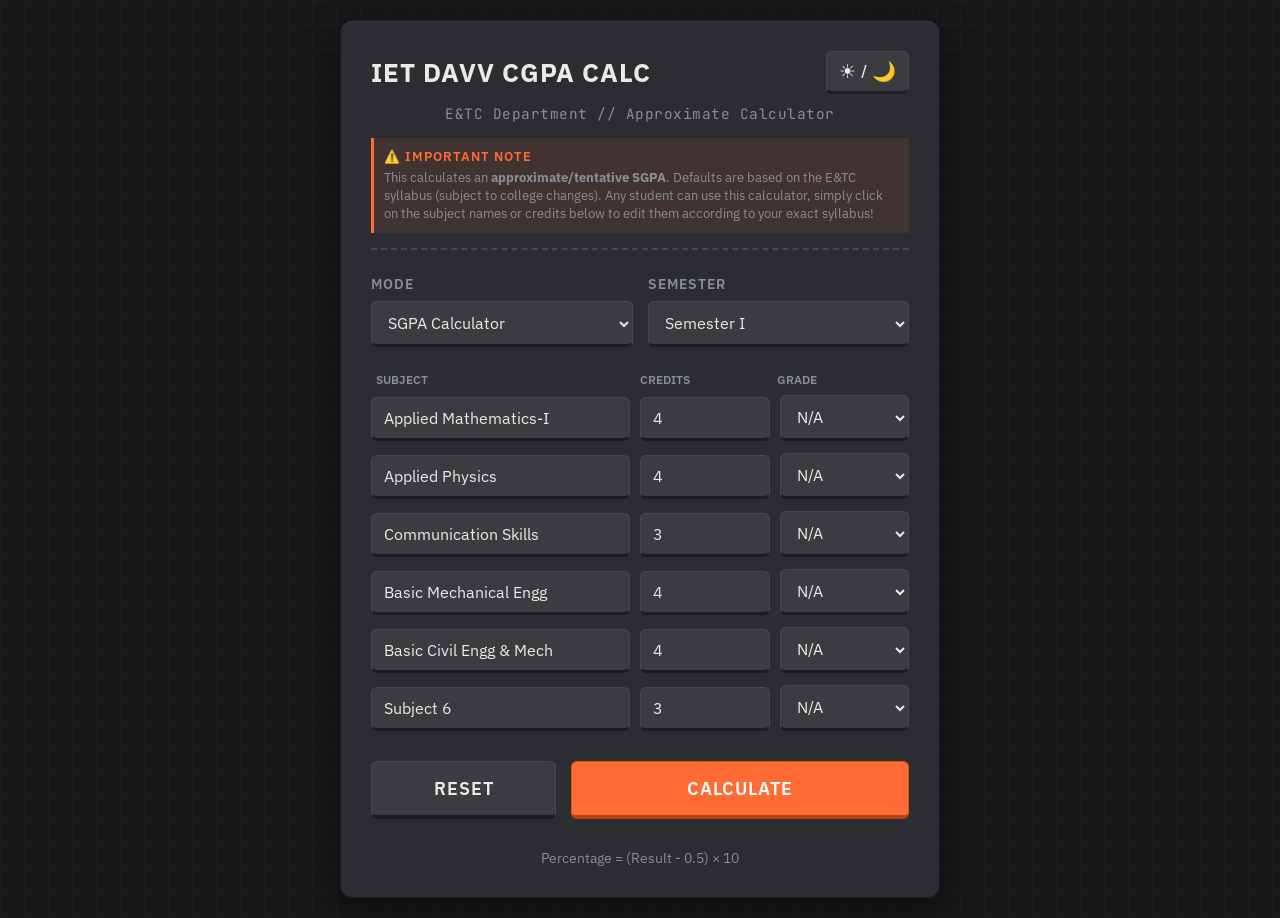
==== index.html @ 24565fad "Add SEO meta tags and optimize title for search ranking" ====
<!DOCTYPE html>
<html lang="en">
<head>
    <meta charset="UTF-8">
    <meta name="viewport" content="width=device-width, initial-scale=1.0">
    <meta name="description" content="Calculate your IET DAVV SGPA and CGPA easily. A modern, mobile-friendly, and offline calculator for the students of Institute of Engineering and Technology, DAVV Indore.">
    <meta name="keywords" content="IET DAVV CGPA calculator, IET DAVV SGPA calculator, DAVV CGPA calc, IET DAVV result, engineering cgpa calculator">
    <title>IET DAVV CGPA & SGPA Calculator</title>
    <link rel="stylesheet" href="style.css">
    <meta name="theme-color" content="#1c1d20">
</head>
<body>

    <div class="container">
        <header>
            <div class="header-top">
                <h1>IET DAVV CGPA Calc</h1>
                <button id="theme-toggle" class="theme-btn" title="Toggle Light/Dark Theme">☀ / 🌙</button>
            </div>
            <p class="subtitle">E&TC Department // Approximate Calculator</p>
            <div style="margin-top: 15px; background: rgba(255, 107, 53, 0.1); border-left: 3px solid var(--primary); padding: 10px; text-align: left;">
                <p style="color: var(--primary); font-size: 0.8rem; font-weight: 600; margin-bottom: 4px; text-transform: uppercase; letter-spacing: 1px;">⚠️ Important Note</p>
                <p style="color: var(--text-muted); font-size: 0.8rem; line-height: 1.4;">This calculates an <strong>approximate/tentative SGPA</strong>. Defaults are based on the E&TC syllabus (subject to college changes). Any student can use this calculator, simply click on the subject names or credits below to edit them according to your exact syllabus!</p>
            </div>
        </header>

        <div class="controls">
            <div class="control-group">
                <label for="calc-mode">Mode</label>
                <select id="calc-mode" aria-label="Select Calculation Mode">
                    <option value="sgpa">SGPA Calculator</option>
                    <option value="cgpa">CGPA Calculator</option>
                </select>
            </div>
            
            <div class="control-group" id="semester-select-group">
                <label for="semester">Semester</label>
                <select id="semester" aria-label="Select Semester">
                    <option value="1">Semester I</option>
                    <option value="2">Semester II</option>
                    <option value="3">Semester III</option>
                    <option value="4">Semester IV</option>
                    <option value="5">Semester V</option>
                    <option value="6">Semester VI</option>
                    <option value="7">Semester VII</option>
                    <option value="8">Semester VIII</option>
                </select>
            </div>
        </div>

        <div id="sgpa-section" class="calculator-section">
            <div class="subjects-header">
                <span>Subject</span>
                <span>Credits</span>
                <span>Grade</span>
            </div>
            <div id="subjects-container">
                <!-- Dynamically populated subjects -->
            </div>
        </div>

        <div id="cgpa-section" class="calculator-section" style="display: none;">
            <div class="cgpa-row" style="border-bottom: 2px dashed var(--key-border); padding-bottom: 10px; margin-bottom: 20px;">
                <div style="font-weight: 600; color: var(--text-muted); text-transform: uppercase; font-size: 0.85rem; letter-spacing: 1px;">Semester</div>
                <div class="cgpa-inputs" style="font-weight: 600; color: var(--text-muted); text-transform: uppercase; font-size: 0.85rem; letter-spacing: 1px;">
                    <div>SGPA</div>
                    <div>Credits</div>
                </div>
            </div>
            <div id="cgpa-inputs-container">
                <!-- Dynamically populated cgpa rows -->
            </div>
        </div>

        <div class="action-buttons">
            <button id="reset-btn" class="btn-secondary">Reset</button>
            <button id="calculate-btn" class="btn-primary">Calculate</button>
        </div>
        
        <div class="result-box" id="result-box" style="display: none;">
            <h3 id="result-title">Result</h3>
            <span class="value highlight" id="result-value">0.00</span>
            <span class="percent" id="result-percent">0.00%</span>
            
            <br>
            <button id="save-cgpa-btn" class="save-cgpa-btn" style="display: none;">Save to CGPA Table</button>
        </div>
        
        <footer>
            <p>Percentage = (Result - 0.5) × 10</p>
        </footer>
    </div>

    <script src="script.js"></script>
</body>
</html>
---- style.css ----
@import url('https://fonts.googleapis.com/css2?family=IBM+Plex+Sans:wght@400;500;600;700&family=JetBrains+Mono:wght@400;700&display=swap');

:root {
    --primary: #ff6b35;
    --primary-hover: #e85d2c;
    --bg-dark: #1c1d20;
    --panel-bg: #2b2d31;
    --lcd-bg: #c8d4bc;
    --lcd-text: #2f3b2a;
    --text-main: #eceae5;
    --text-muted: #8b8e94;
    
    --key-bg: #3a3c40;
    --key-border: #48494e;
    --key-border-bottom: #1c1d20;
}

body.light-theme {
    --primary: #ff6b35;
    --primary-hover: #e85d2c;
    --bg-dark: #e0e5ec;
    --panel-bg: #f0f4f8;
    --lcd-bg: #c8d4bc;
    --lcd-text: #2f3b2a;
    --text-main: #2b2d31;
    --text-muted: #6b7280;
    
    --key-bg: #ffffff;
    --key-border: #d1d5db;
    --key-border-bottom: #9ca3af;
}

* {
    margin: 0;
    padding: 0;
    box-sizing: border-box;
}

body {
    font-family: 'IBM Plex Sans', sans-serif;
    background-image: linear-gradient(var(--bg-dark) 1px, transparent 1px),
                      linear-gradient(90deg, var(--bg-dark) 1px, transparent 1px);
    background-size: 24px 24px;
    background-color: #17181a;
    color: var(--text-main);
    min-height: 100vh;
    display: flex;
    justify-content: center;
    align-items: center;
    padding: 20px;
}

body.light-theme {
    background-color: #d1d5db;
}

.background-shapes {
    display: none;
}

.container {
    width: 100%;
    max-width: 600px;
    background: var(--panel-bg);
    border-radius: 12px;
    padding: max(30px, env(safe-area-inset-top)) max(30px, env(safe-area-inset-right)) max(30px, env(safe-area-inset-bottom)) max(30px, env(safe-area-inset-left));
    box-shadow: 0 10px 30px rgba(0, 0, 0, 0.5), inset 0 1px 1px rgba(255, 255, 255, 0.05);
    border: 1px solid var(--key-border-bottom);
}

header {
    text-align: center;
    margin-bottom: 25px;
    padding-bottom: 15px;
    border-bottom: 2px dashed var(--key-border);
}

.header-top {
    display: flex;
    justify-content: space-between;
    align-items: center;
    margin-bottom: 10px;
}

.theme-btn {
    background: var(--key-bg);
    border: 1px solid var(--key-border);
    border-bottom: 3px solid var(--key-border-bottom);
    border-radius: 6px;
    padding: 8px 12px;
    cursor: pointer;
    font-size: 1.2rem;
    color: var(--text-main);
    transition: transform 0.1s;
}

.theme-btn:active {
    transform: translateY(2px);
    border-bottom-width: 1px;
    margin-top: 2px;
}

h1 {
    font-family: 'IBM Plex Sans', sans-serif;
    font-size: 1.6rem;
    font-weight: 700;
    letter-spacing: 1px;
    color: var(--text-main);
    text-transform: uppercase;
}

.subtitle {
    font-family: 'JetBrains Mono', monospace;
    color: var(--text-muted);
    font-size: 0.9rem;
    letter-spacing: 0.5px;
}

.controls {
    display: flex;
    justify-content: space-between;
    align-items: center;
    margin-bottom: 25px;
    gap: 15px;
    flex-wrap: wrap;
}

.control-group {
    display: flex;
    flex-direction: column;
    gap: 8px;
    flex: 1;
    min-width: 200px;
}

.control-group label {
    font-size: 0.85rem;
    font-weight: 600;
    color: var(--text-muted);
    text-transform: uppercase;
    letter-spacing: 1px;
}

select, input {
    background: var(--key-bg);
    border: 1px solid var(--key-border);
    border-bottom: 3px solid var(--key-border-bottom);
    border-radius: 6px;
    color: var(--text-main);
    font-family: 'IBM Plex Sans', sans-serif;
    padding: 10px 12px;
    font-size: 1rem;
    transition: outline 0.1s;
}

select:focus, input:focus {
    outline: 2px solid var(--primary);
    outline-offset: -1px;
}

.subjects-header {
    display: grid;
    grid-template-columns: 2fr 1fr 1fr;
    font-size: 0.75rem;
    font-weight: 600;
    text-transform: uppercase;
    color: var(--text-muted);
    margin-bottom: 8px;
    gap: 10px;
    padding: 0 5px;
}

.subject-row {
    display: grid;
    grid-template-columns: 2fr 1fr 1fr;
    gap: 10px;
    margin-bottom: 12px;
    align-items: end;
}

.subject-row input, .subject-row select {
    width: 100%;
}

.mobile-input-wrap {
    display: flex;
    flex-direction: column;
    gap: 0;
}

.mobile-input-wrap label {
    display: none;
    font-size: 0.65rem;
    font-weight: 600;
    text-transform: uppercase;
    color: var(--text-muted);
    margin-bottom: 4px;
    padding-left: 2px;
}

.cgpa-row {
    display: grid;
    grid-template-columns: 1fr 2fr;
    gap: 15px;
    margin-bottom: 15px;
    align-items: center;
}

.cgpa-row label {
    font-weight: 500;
    color: var(--text-main);
}

.cgpa-inputs {
    display: grid;
    grid-template-columns: 1fr 1fr;
    gap: 10px;
}

.action-buttons {
    display: flex;
    gap: 15px;
    margin-top: 30px;
}

.btn-primary {
    background: var(--primary);
    color: #fff;
    border: 1px solid #d9531e;
    border-bottom: 4px solid #b84315;
    border-radius: 6px;
    padding: 15px;
    font-size: 1.1rem;
    font-weight: 600;
    font-family: 'IBM Plex Sans', sans-serif;
    text-transform: uppercase;
    letter-spacing: 1px;
    cursor: pointer;
    flex: 2;
    transition: transform 0.1s, filter 0.2s;
}

.btn-secondary {
    background: var(--key-bg);
    color: var(--text-main);
    border: 1px solid var(--key-border);
    border-bottom: 4px solid var(--key-border-bottom);
    border-radius: 6px;
    padding: 15px;
    font-size: 1.1rem;
    font-weight: 600;
    font-family: 'IBM Plex Sans', sans-serif;
    text-transform: uppercase;
    letter-spacing: 1px;
    cursor: pointer;
    flex: 1;
    transition: transform 0.1s, filter 0.2s;
}

.btn-primary:active, .btn-secondary:active {
    transform: translateY(3px);
    border-bottom-width: 1px;
    margin-top: 3px;
}

.btn-primary:hover, .btn-secondary:hover {
    filter: brightness(1.1);
}

.result-box {
    margin-top: 30px;
    padding: 20px;
    background: var(--lcd-bg);
    color: var(--lcd-text);
    border-radius: 4px;
    box-shadow: inset 0 2px 6px rgba(0,0,0,0.25);
    text-align: center;
    border: 2px solid var(--key-border-bottom);
    position: relative;
    overflow: hidden;
}

/* LCD Scanline effect */
.result-box::after {
    content: '';
    position: absolute;
    top: 0; left: 0; right: 0; bottom: 0;
    background: linear-gradient(rgba(18, 16, 16, 0) 50%, rgba(0, 0, 0, 0.05) 50%);
    background-size: 100% 4px;
    pointer-events: none;
    z-index: 1;
}

.result-box h3 {
    font-size: 1rem;
    text-transform: uppercase;
    letter-spacing: 1px;
    margin-bottom: 10px;
    font-weight: 600;
    opacity: 0.8;
}

.value.highlight {
    font-family: 'JetBrains Mono', monospace;
    font-size: 2.8rem;
    letter-spacing: 2px;
    font-weight: 700;
    display: block;
    margin-bottom: 5px;
    text-shadow: 1px 1px 0 rgba(255,255,255,0.2);
}

.percent {
    font-family: 'JetBrains Mono', monospace;
    font-size: 1.1rem;
    font-weight: 600;
    opacity: 0.9;
}

.save-cgpa-btn {
    margin-top: 15px;
    background: transparent;
    color: var(--lcd-text);
    border: 1px solid var(--lcd-text);
    border-radius: 4px;
    padding: 8px 15px;
    font-family: 'IBM Plex Sans', sans-serif;
    font-weight: 600;
    font-size: 0.9rem;
    cursor: pointer;
    text-transform: uppercase;
    transition: all 0.2s;
    position: relative;
    z-index: 2;
}

.save-cgpa-btn:hover {
    background: rgba(47, 59, 42, 0.1);
}

footer {
    margin-top: 30px;
    text-align: center;
    font-size: 0.85rem;
    color: var(--text-muted);
}

@media (max-width: 480px) {
    body {
        padding: 0;
    }
    .container {
        border-radius: 0;
        border: none;
        padding: max(20px, env(safe-area-inset-top)) max(15px, env(safe-area-inset-right)) max(20px, env(safe-area-inset-bottom)) max(15px, env(safe-area-inset-left));
        min-height: 100vh;
    }
    .subjects-header {
        display: none;
    }
    .subject-row {
        grid-template-columns: 1fr 1fr;
        gap: 8px;
        margin-bottom: 15px;
        padding-bottom: 15px;
        border-bottom: 1px dashed var(--key-border);
    }
    .subject-row input:first-child {
        grid-column: 1 / -1;
    }
    .cgpa-inputs {
        grid-template-columns: 1fr 1fr;
    }
    .value.highlight {
        font-size: 2rem;
    }
    .action-buttons {
        flex-direction: column;
        position: sticky;
        bottom: 0;
        background: var(--panel-bg);
        padding: 12px 0;
        margin-top: 20px;
        box-shadow: 0 -4px 12px rgba(0,0,0,0.2);
        z-index: 10;
        gap: 10px;
    }
    select, input {
        padding: 12px 10px;
        min-height: 44px;
    }
    .theme-btn {
        min-width: 44px;
        min-height: 44px;
    }
    
    .mobile-input-wrap label {
        display: block;
    }
}

@media (max-width: 360px) {
    .subject-row { 
        grid-template-columns: 1fr; 
    }
}

@media (prefers-reduced-motion: reduce) {
    * {
        transition: none !important;
    }
}
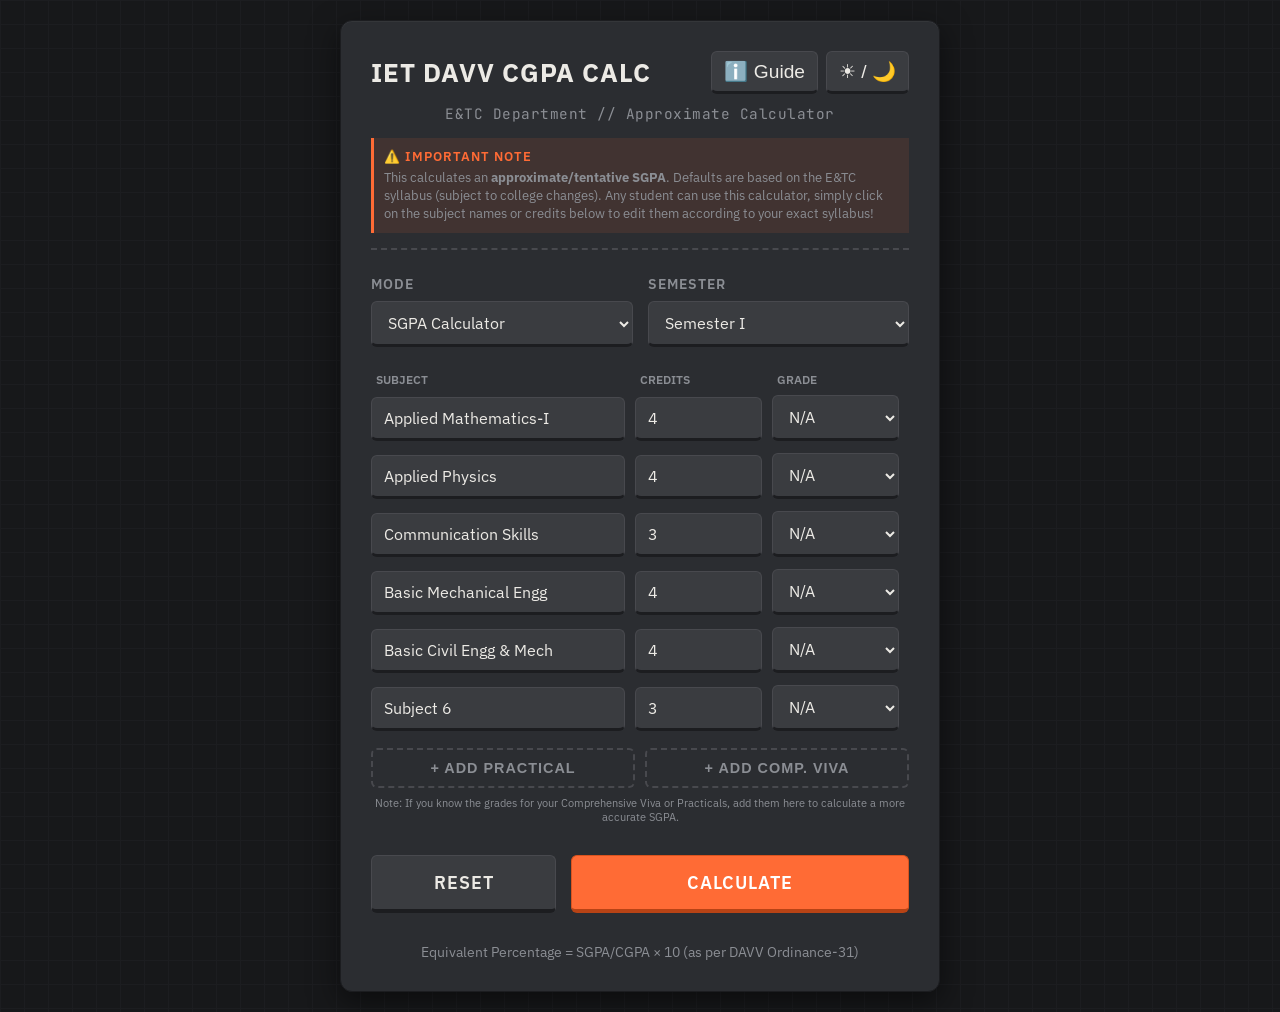
==== commit 29b17f9f: "fix(planner): Separate target planner update from full calculation to prevent scroll jumping" ====
--- a/index.html
+++ b/index.html
@@ -15,7 +15,10 @@
         <header>
             <div class="header-top">
                 <h1>IET DAVV CGPA Calc</h1>
-                <button id="theme-toggle" class="theme-btn" title="Toggle Light/Dark Theme">☀ / 🌙</button>
+                <div style="display: flex; gap: 8px;">
+                    <button id="guide-btn" class="theme-btn" title="How to Use">ℹ️ Guide</button>
+                    <button id="theme-toggle" class="theme-btn" title="Toggle Light/Dark Theme">☀ / 🌙</button>
+                </div>
             </div>
             <p class="subtitle">E&TC Department // Approximate Calculator</p>
             <div style="margin-top: 15px; background: rgba(255, 107, 53, 0.1); border-left: 3px solid var(--primary); padding: 10px; text-align: left;">
@@ -57,6 +60,11 @@
             <div id="subjects-container">
                 <!-- Dynamically populated subjects -->
             </div>
+            <div style="display: flex; gap: 10px; margin-top: 5px;">
+                <button id="add-practical-btn" class="add-subject-btn">+ Add Practical</button>
+                <button id="add-viva-btn" class="add-subject-btn">+ Add Comp. Viva</button>
+            </div>
+            <p class="add-subject-note">Note: If you know the grades for your Comprehensive Viva or Practicals, add them here to calculate a more accurate SGPA.</p>
         </div>
 
         <div id="cgpa-section" class="calculator-section" style="display: none;">
@@ -81,14 +89,45 @@
             <h3 id="result-title">Result</h3>
             <span class="value highlight" id="result-value">0.00</span>
             <span class="percent" id="result-percent">0.00%</span>
+            <div id="result-division" style="display: none; font-size: 0.85rem; font-weight: 600; color: var(--primary); margin-top: 10px; text-transform: uppercase; letter-spacing: 1px;"></div>
             
             <br>
             <button id="save-cgpa-btn" class="save-cgpa-btn" style="display: none;">Save to CGPA Table</button>
+
+            <div id="target-planner-section" style="display: none; margin-top: 20px; border-top: 1px solid var(--key-border); padding-top: 15px; text-align: left;">
+                <label style="font-size: 0.85rem; color: var(--text-muted); font-weight: 600;">Target CGPA Planner (Optional)</label>
+                <div style="display: flex; gap: 10px; margin-top: 8px;">
+                    <input type="number" id="target-cgpa-input" placeholder="Target CGPA (e.g. 8.0)" step="0.1" min="0" max="10" style="flex: 1; min-height: 44px; padding: 12px 10px;">
+                    <input type="number" id="remaining-credits-input" placeholder="Rem. Credits (e.g. 48)" min="0" style="flex: 1; min-height: 44px; padding: 12px 10px;">
+                </div>
+                <p id="target-sgpa-result" style="display: none; color: var(--primary); font-size: 0.9rem; margin-top: 10px; font-weight: 600;"></p>
+            </div>
         </div>
         
         <footer>
-            <p>Percentage = (Result - 0.5) × 10</p>
+            <p>Equivalent Percentage = SGPA/CGPA × 10 (as per DAVV Ordinance-31)</p>
         </footer>
+    </div>
+
+    <!-- Guide Modal -->
+    <div id="guide-modal" class="modal">
+        <div class="modal-content">
+            <span class="close-modal" id="close-modal">&times;</span>
+            <h2>How to Use this Calculator</h2>
+            <div class="guide-text">
+                <h3>📖 Theory Subjects</h3>
+                <p>The calculator automatically loads the standard syllabus for E&TC. <strong>If you are from another branch</strong>, simply click on the subject names and credits to change them. Your changes are saved automatically!</p>
+                
+                <h3>🔬 Practicals</h3>
+                <p>Practicals usually carry 1 or 2 credits and count towards your SGPA. Just click the <strong>"+ Add Extra Subject / Viva"</strong> button to add a practical row, set the credits to 1 or 2, and select your grade.</p>
+
+                <h3>🗣 Comprehensive Viva</h3>
+                <p>According to the IET DAVV ordinance, Comprehensive Viva carries <strong>4 virtual credits</strong>. Click the <strong>"+ Add"</strong> button to easily add this to your calculation.</p>
+
+                <h3>🔄 SGPA to CGPA Sync</h3>
+                <p>Once you calculate your term SGPA, a <strong>"Save to CGPA Table"</strong> button will appear. Clicking it will safely copy that SGPA and total credits into the CGPA Calculator tab.</p>
+            </div>
+        </div>
     </div>
 
     <script src="script.js"></script>
--- a/style.css
+++ b/style.css
@@ -172,7 +172,7 @@
 
 .subject-row {
     display: grid;
-    grid-template-columns: 2fr 1fr 1fr;
+    grid-template-columns: 2fr 1fr 1fr auto;
     gap: 10px;
     margin-bottom: 12px;
     align-items: end;
@@ -410,3 +410,106 @@
         transition: none !important;
     }
 }
+
+/* Add Subject & Note */
+.add-subject-btn {
+    width: 100%;
+    background: transparent;
+    border: 2px dashed var(--key-border);
+    color: var(--text-muted);
+    padding: 10px;
+    border-radius: 6px;
+    font-size: 0.9rem;
+    font-weight: 600;
+    cursor: pointer;
+    text-transform: uppercase;
+    letter-spacing: 1px;
+    margin-top: 5px;
+    transition: all 0.2s;
+}
+
+.add-subject-btn:hover {
+    border-color: var(--primary);
+    color: var(--primary);
+    background: rgba(255, 107, 53, 0.05);
+}
+
+.add-subject-note {
+    font-size: 0.7rem;
+    color: var(--text-muted);
+    text-align: center;
+    margin-top: 8px;
+    line-height: 1.3;
+}
+
+/* Delete Button */
+.delete-btn {
+    background: transparent;
+    border: none;
+    color: #ef4444;
+    cursor: pointer;
+    font-size: 1.2rem;
+    padding: 10px 5px;
+    line-height: 1;
+    display: flex;
+    align-items: center;
+    justify-content: center;
+    transition: transform 0.1s;
+}
+
+.delete-btn:active {
+    transform: scale(0.9);
+}
+
+/* Guide Modal */
+.modal {
+    display: none; 
+    position: fixed; 
+    z-index: 1000; 
+    left: 0;
+    top: 0;
+    width: 100%; 
+    height: 100%; 
+    background-color: rgba(0,0,0,0.6); 
+    backdrop-filter: blur(4px);
+}
+
+.modal-content {
+    background-color: var(--panel-bg);
+    margin: 10% auto; 
+    padding: 25px;
+    border: 2px solid var(--key-border);
+    border-radius: 12px;
+    width: 90%;
+    max-width: 500px;
+    color: var(--text-main);
+    position: relative;
+    box-shadow: 0 10px 30px rgba(0,0,0,0.5);
+}
+
+.close-modal {
+    position: absolute;
+    top: 15px;
+    right: 20px;
+    color: var(--text-muted);
+    font-size: 28px;
+    font-weight: bold;
+    cursor: pointer;
+}
+
+.close-modal:hover {
+    color: var(--primary);
+}
+
+.guide-text h3 {
+    color: var(--primary);
+    font-size: 1rem;
+    margin-top: 15px;
+    margin-bottom: 5px;
+}
+
+.guide-text p {
+    font-size: 0.9rem;
+    line-height: 1.5;
+    color: var(--text-muted);
+}
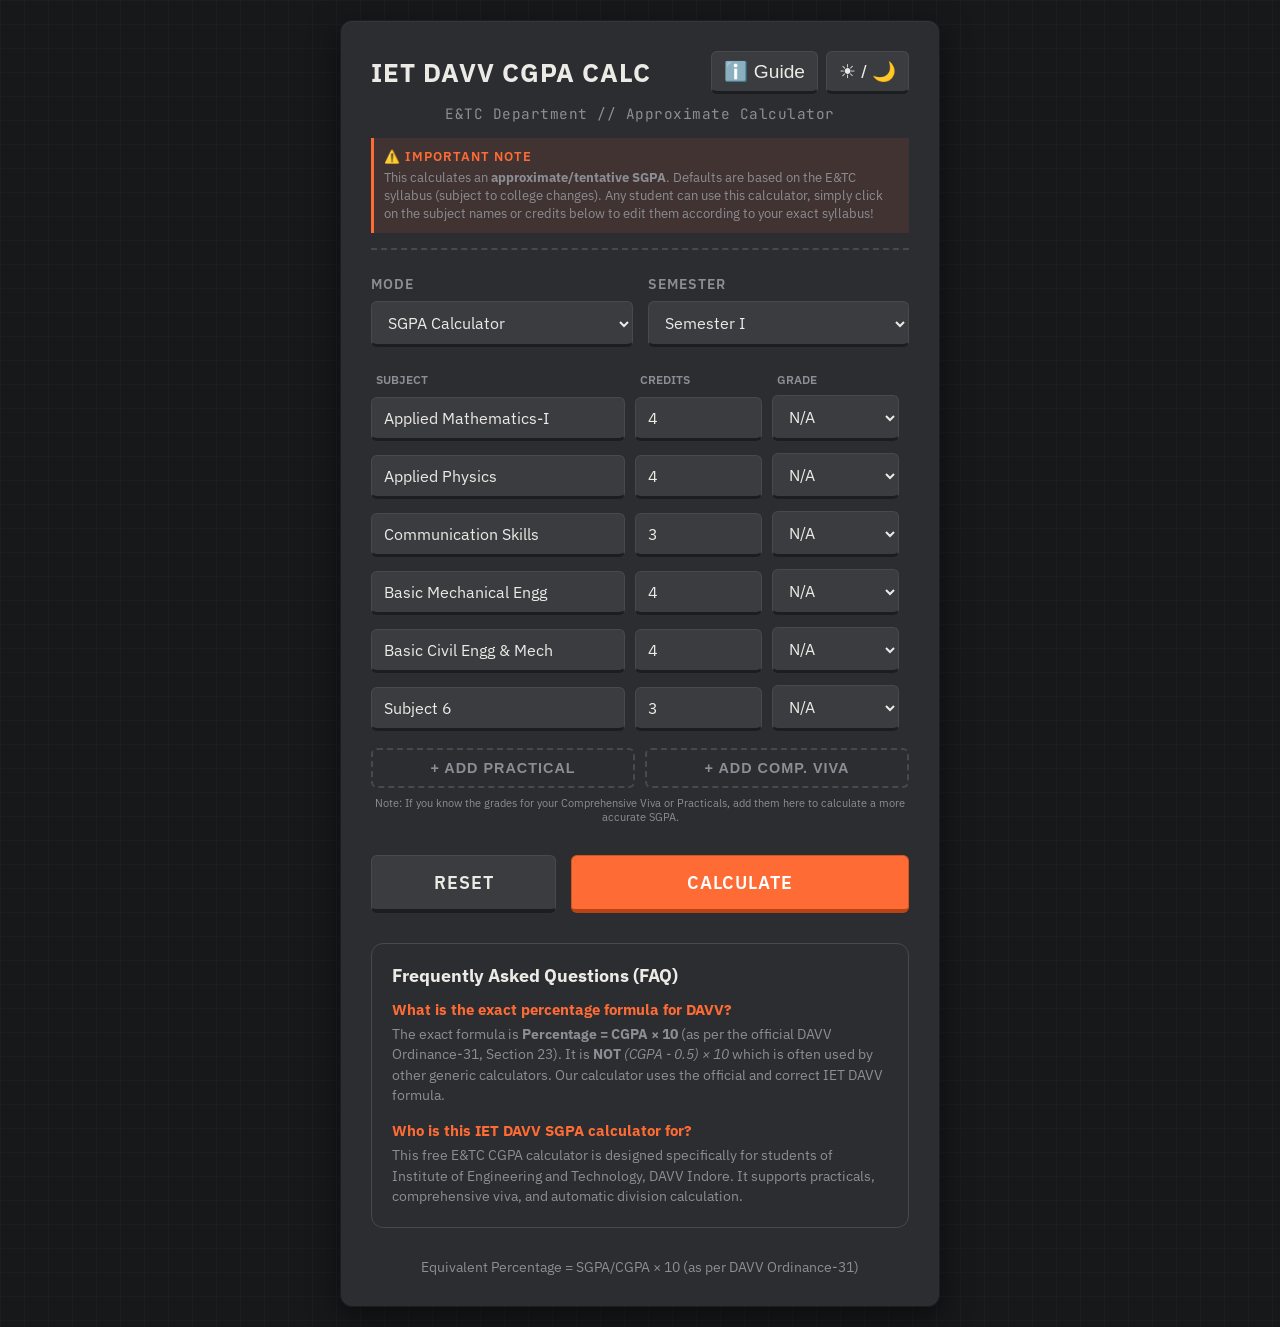
==== commit 424906ec: "feat(seo): Add sitemap, robots.txt, font preconnect, and FAQ section" ====
--- a/index.html
+++ b/index.html
@@ -5,9 +5,24 @@
     <meta name="viewport" content="width=device-width, initial-scale=1.0">
     <meta name="description" content="Calculate your IET DAVV SGPA and CGPA easily. A modern, mobile-friendly, and offline calculator for the students of Institute of Engineering and Technology, DAVV Indore.">
     <meta name="keywords" content="IET DAVV CGPA calculator, IET DAVV SGPA calculator, DAVV CGPA calc, IET DAVV result, engineering cgpa calculator">
+    
+    <link rel="preconnect" href="https://fonts.googleapis.com">
+    <link rel="preconnect" href="https://fonts.gstatic.com" crossorigin>
+    <link href="https://fonts.googleapis.com/css2?family=IBM+Plex+Sans:wght@400;500;600;700&family=JetBrains+Mono:wght@400;700&display=swap" rel="stylesheet">
+
     <title>IET DAVV CGPA & SGPA Calculator</title>
     <link rel="stylesheet" href="style.css">
     <meta name="theme-color" content="#1c1d20">
+    
+    <!-- Google tag (gtag.js) -->
+    <script async src="https://www.googletagmanager.com/gtag/js?id=G-2FSWRHKBMH"></script>
+    <script>
+        window.dataLayer = window.dataLayer || [];
+        function gtag(){dataLayer.push(arguments);}
+        gtag('js', new Date());
+
+        gtag('config', 'G-2FSWRHKBMH');
+    </script>
 </head>
 <body>
 
@@ -103,6 +118,17 @@
                 <p id="target-sgpa-result" style="display: none; color: var(--primary); font-size: 0.9rem; margin-top: 10px; font-weight: 600;"></p>
             </div>
         </div>
+        <div class="faq-section" style="margin-top: 30px; text-align: left; padding: 20px; background: var(--panel-bg); border-radius: 12px; border: 1px solid var(--key-border);">
+            <h2 style="font-size: 1.1rem; color: var(--text-main); margin-bottom: 12px;">Frequently Asked Questions (FAQ)</h2>
+            <div style="margin-bottom: 15px;">
+                <h3 style="font-size: 0.95rem; color: var(--primary); margin-bottom: 5px;">What is the exact percentage formula for DAVV?</h3>
+                <p style="font-size: 0.85rem; color: var(--text-muted); line-height: 1.5;">The exact formula is <strong>Percentage = CGPA × 10</strong> (as per the official DAVV Ordinance-31, Section 23). It is <strong>NOT</strong> <em>(CGPA - 0.5) × 10</em> which is often used by other generic calculators. Our calculator uses the official and correct IET DAVV formula.</p>
+            </div>
+            <div>
+                <h3 style="font-size: 0.95rem; color: var(--primary); margin-bottom: 5px;">Who is this IET DAVV SGPA calculator for?</h3>
+                <p style="font-size: 0.85rem; color: var(--text-muted); line-height: 1.5;">This free E&TC CGPA calculator is designed specifically for students of Institute of Engineering and Technology, DAVV Indore. It supports practicals, comprehensive viva, and automatic division calculation.</p>
+            </div>
+        </div>
         
         <footer>
             <p>Equivalent Percentage = SGPA/CGPA × 10 (as per DAVV Ordinance-31)</p>
--- a/style.css
+++ b/style.css
@@ -1,4 +1,3 @@
-@import url('https://fonts.googleapis.com/css2?family=IBM+Plex+Sans:wght@400;500;600;700&family=JetBrains+Mono:wght@400;700&display=swap');
 
 :root {
     --primary: #ff6b35;
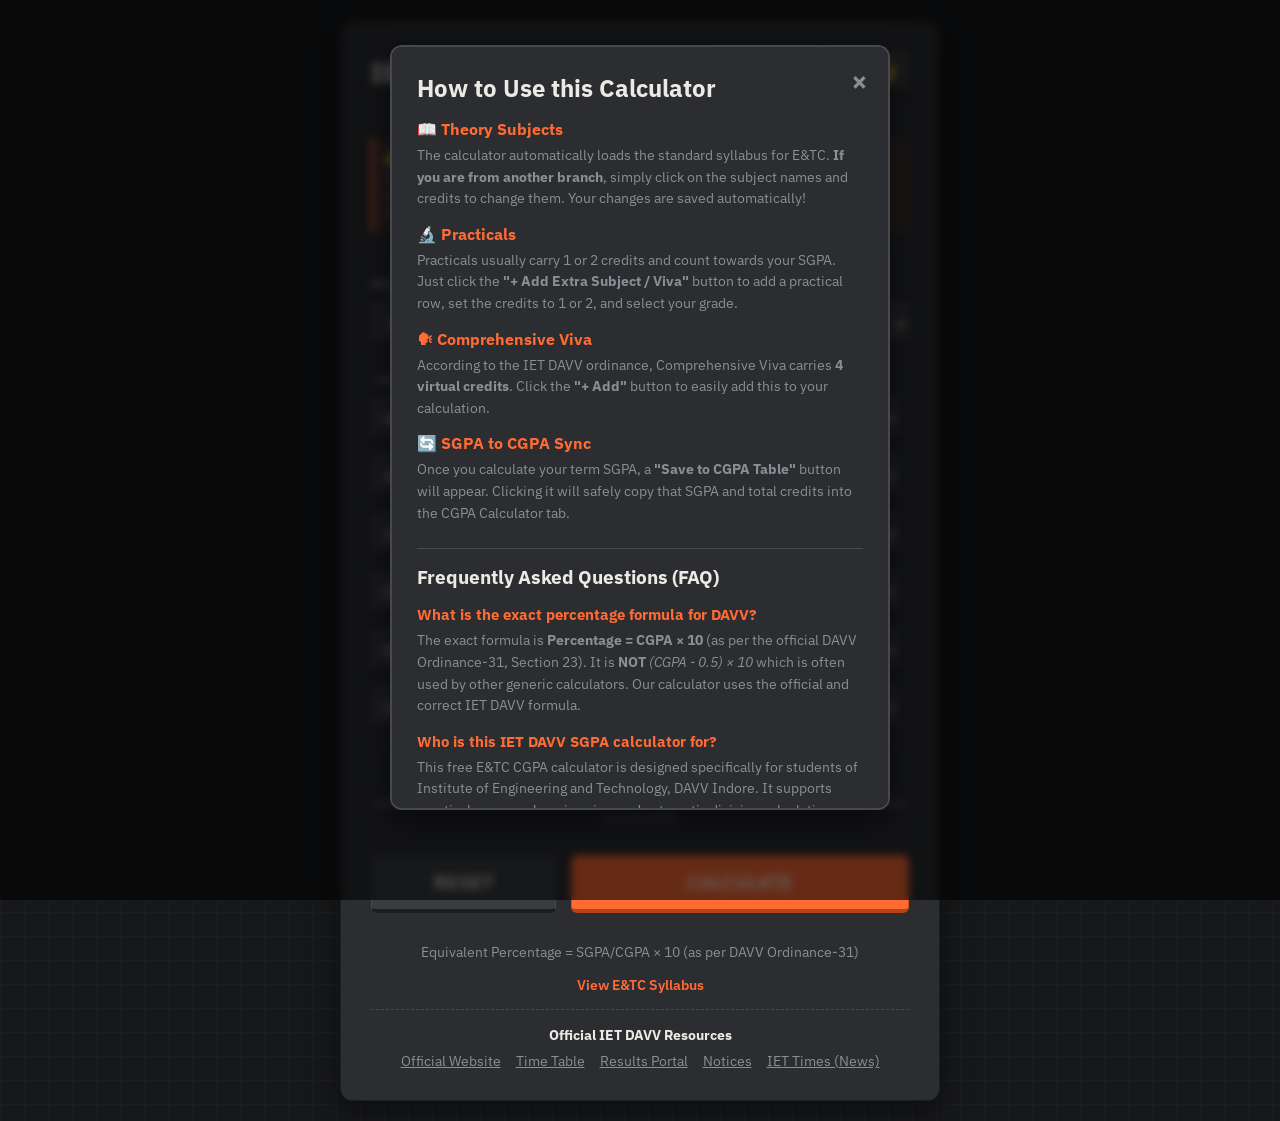
==== commit ec48a5da: "fix(seo/data): Add accurate full E&TC syllabus with exact course codes, fix theme bugs, and link off" ====
--- a/index.html
+++ b/index.html
@@ -13,6 +13,39 @@
     <title>IET DAVV CGPA & SGPA Calculator</title>
     <link rel="stylesheet" href="style.css">
     <meta name="theme-color" content="#1c1d20">
+    
+    <link rel="canonical" href="https://moazzam-007.github.io/iet-davv-cgpa-calculator/">
+    <meta property="og:title" content="IET DAVV CGPA & SGPA Calculator">
+    <meta property="og:description" content="Free, accurate CGPA/SGPA calculator for IET DAVV students — uses the correct official Ordinance-31 formula.">
+    <meta property="og:type" content="website">
+    <meta property="og:url" content="https://moazzam-007.github.io/iet-davv-cgpa-calculator/">
+    <meta property="og:image" content="https://moazzam-007.github.io/iet-davv-cgpa-calculator/og-image.png">
+    <meta name="twitter:card" content="summary_large_image">
+
+    <script type="application/ld+json">
+    {
+      "@context": "https://schema.org",
+      "@type": "FAQPage",
+      "mainEntity": [
+        {
+          "@type": "Question",
+          "name": "What is the exact percentage formula for DAVV?",
+          "acceptedAnswer": {
+            "@type": "Answer",
+            "text": "The exact formula is Percentage = CGPA × 10 (as per the official DAVV Ordinance-31, Section 23). It is NOT (CGPA - 0.5) × 10, which is often used by other generic calculators."
+          }
+        },
+        {
+          "@type": "Question",
+          "name": "Who is this IET DAVV SGPA calculator for?",
+          "acceptedAnswer": {
+            "@type": "Answer",
+            "text": "This free E&TC CGPA calculator is designed specifically for students of Institute of Engineering and Technology, DAVV Indore. It supports practicals, comprehensive viva, and automatic division calculation."
+          }
+        }
+      ]
+    }
+    </script>
     
     <!-- Google tag (gtag.js) -->
     <script async src="https://www.googletagmanager.com/gtag/js?id=G-2FSWRHKBMH"></script>
@@ -118,20 +151,21 @@
                 <p id="target-sgpa-result" style="display: none; color: var(--primary); font-size: 0.9rem; margin-top: 10px; font-weight: 600;"></p>
             </div>
         </div>
-        <div class="faq-section" style="margin-top: 30px; text-align: left; padding: 20px; background: var(--panel-bg); border-radius: 12px; border: 1px solid var(--key-border);">
-            <h2 style="font-size: 1.1rem; color: var(--text-main); margin-bottom: 12px;">Frequently Asked Questions (FAQ)</h2>
-            <div style="margin-bottom: 15px;">
-                <h3 style="font-size: 0.95rem; color: var(--primary); margin-bottom: 5px;">What is the exact percentage formula for DAVV?</h3>
-                <p style="font-size: 0.85rem; color: var(--text-muted); line-height: 1.5;">The exact formula is <strong>Percentage = CGPA × 10</strong> (as per the official DAVV Ordinance-31, Section 23). It is <strong>NOT</strong> <em>(CGPA - 0.5) × 10</em> which is often used by other generic calculators. Our calculator uses the official and correct IET DAVV formula.</p>
-            </div>
-            <div>
-                <h3 style="font-size: 0.95rem; color: var(--primary); margin-bottom: 5px;">Who is this IET DAVV SGPA calculator for?</h3>
-                <p style="font-size: 0.85rem; color: var(--text-muted); line-height: 1.5;">This free E&TC CGPA calculator is designed specifically for students of Institute of Engineering and Technology, DAVV Indore. It supports practicals, comprehensive viva, and automatic division calculation.</p>
-            </div>
-        </div>
-        
-        <footer>
+        <footer style="margin-top: 30px; text-align: center;">
             <p>Equivalent Percentage = SGPA/CGPA × 10 (as per DAVV Ordinance-31)</p>
+            <div style="margin-top: 15px; font-size: 0.85rem; color: var(--text-muted);">
+                <a href="syllabus.html" style="color: var(--primary); text-decoration: none; font-weight: 600; margin: 0 10px;">View E&TC Syllabus</a>
+            </div>
+            <div style="margin-top: 15px; padding-top: 15px; border-top: 1px dashed var(--key-border);">
+                <h4 style="margin-bottom: 8px; font-size: 0.9rem; color: var(--text-main);">Official IET DAVV Resources</h4>
+                <div style="display: flex; gap: 15px; justify-content: center; flex-wrap: wrap;">
+                    <a href="https://ietdavv.edu.in" target="_blank" style="color: var(--text-muted); text-decoration: underline;">Official Website</a>
+                    <a href="https://timetable.ietonline.in" target="_blank" style="color: var(--text-muted); text-decoration: underline;">Time Table</a>
+                    <a href="https://results.ietdavv.edu.in" target="_blank" style="color: var(--text-muted); text-decoration: underline;">Results Portal</a>
+                    <a href="https://notices.ietonline.in" target="_blank" style="color: var(--text-muted); text-decoration: underline;">Notices</a>
+                    <a href="https://times.ietonline.in" target="_blank" style="color: var(--text-muted); text-decoration: underline;">IET Times (News)</a>
+                </div>
+            </div>
         </footer>
     </div>
 
@@ -152,10 +186,23 @@
 
                 <h3>🔄 SGPA to CGPA Sync</h3>
                 <p>Once you calculate your term SGPA, a <strong>"Save to CGPA Table"</strong> button will appear. Clicking it will safely copy that SGPA and total credits into the CGPA Calculator tab.</p>
+                
+                <hr style="border: 0; border-top: 1px solid var(--key-border); margin: 25px 0 15px 0;">
+                
+                <h2 style="font-size: 1.2rem; color: var(--text-main); margin-bottom: 12px;">Frequently Asked Questions (FAQ)</h2>
+                <div style="margin-bottom: 15px;">
+                    <h3 style="font-size: 0.95rem; color: var(--primary); margin-bottom: 5px;">What is the exact percentage formula for DAVV?</h3>
+                    <p>The exact formula is <strong>Percentage = CGPA × 10</strong> (as per the official DAVV Ordinance-31, Section 23). It is <strong>NOT</strong> <em>(CGPA - 0.5) × 10</em> which is often used by other generic calculators. Our calculator uses the official and correct IET DAVV formula.</p>
+                </div>
+                <div>
+                    <h3 style="font-size: 0.95rem; color: var(--primary); margin-bottom: 5px;">Who is this IET DAVV SGPA calculator for?</h3>
+                    <p>This free E&TC CGPA calculator is designed specifically for students of Institute of Engineering and Technology, DAVV Indore. It supports practicals, comprehensive viva, and automatic division calculation.</p>
+                </div>
             </div>
         </div>
     </div>
 
+    <script src="data.js"></script>
     <script src="script.js"></script>
 </body>
 </html>
--- a/style.css
+++ b/style.css
@@ -475,7 +475,7 @@
 
 .modal-content {
     background-color: var(--panel-bg);
-    margin: 10% auto; 
+    margin: 5vh auto; 
     padding: 25px;
     border: 2px solid var(--key-border);
     border-radius: 12px;
@@ -484,6 +484,8 @@
     color: var(--text-main);
     position: relative;
     box-shadow: 0 10px 30px rgba(0,0,0,0.5);
+    max-height: 85vh;
+    overflow-y: auto;
 }
 
 .close-modal {
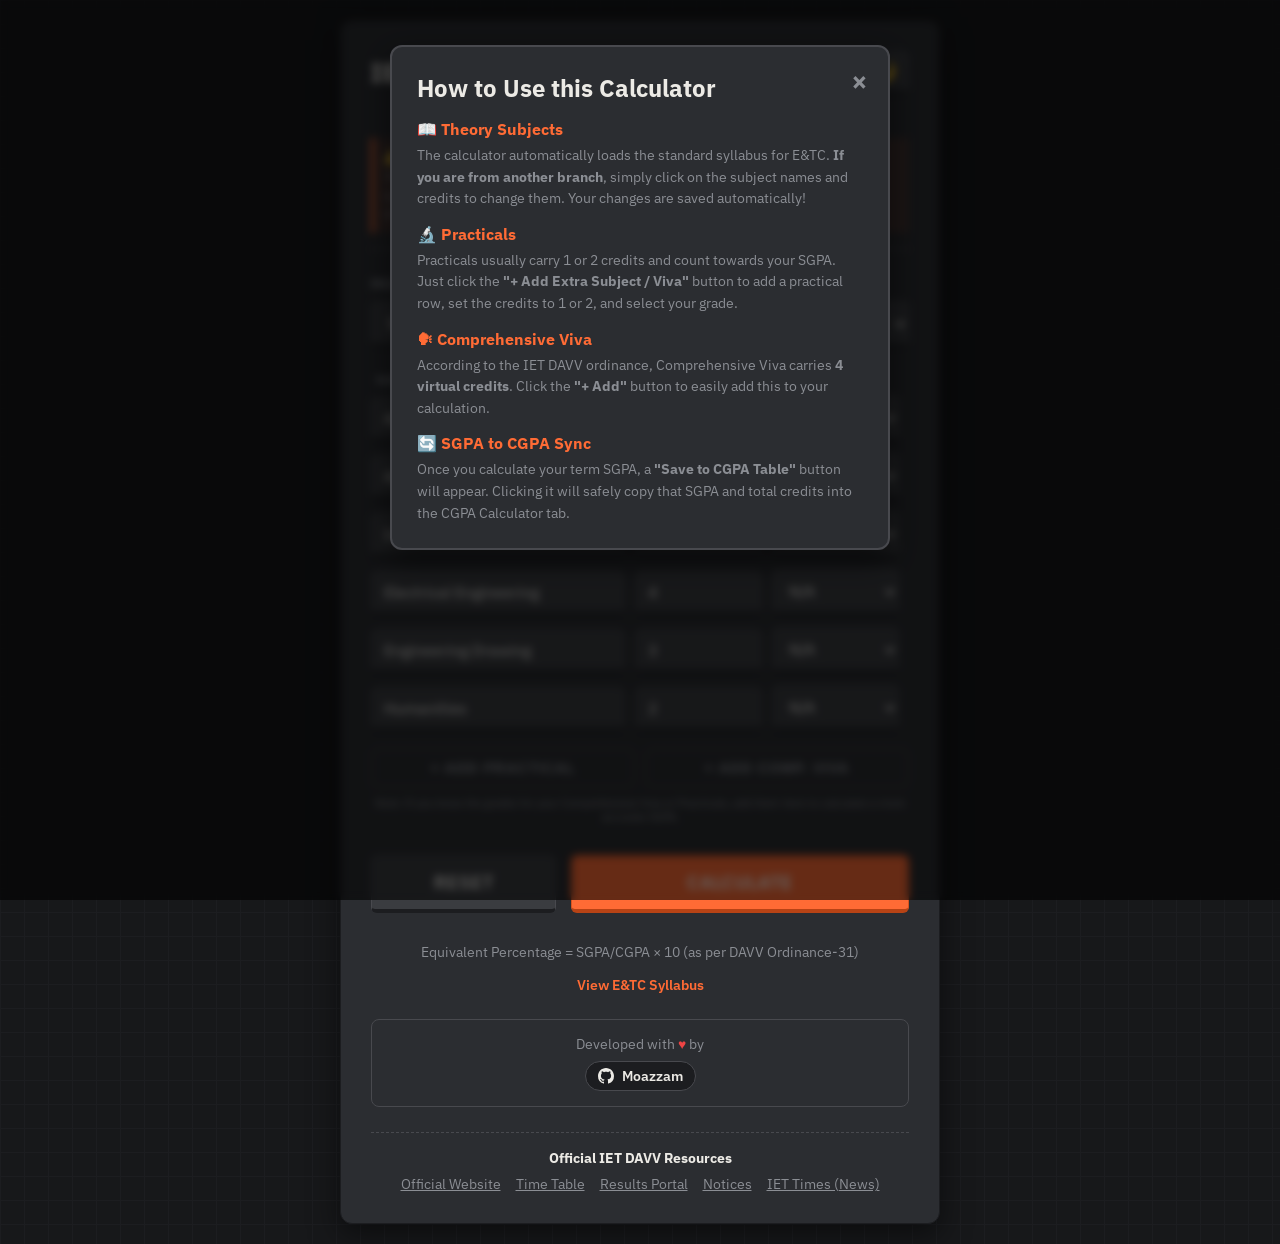
==== commit c31a0797: "feat(ui): Move FAQ to main page accordion for SEO, add Developer GitHub footer" ====
--- a/index.html
+++ b/index.html
@@ -150,13 +150,40 @@
                 </div>
                 <p id="target-sgpa-result" style="display: none; color: var(--primary); font-size: 0.9rem; margin-top: 10px; font-weight: 600;"></p>
             </div>
-        </div>
+
+            <!-- FAQ Section -->
+            <div class="faq-section">
+                <h2 class="faq-title">Frequently Asked Questions</h2>
+                <div class="faq-item">
+                    <button class="faq-question">What is the exact percentage formula for DAVV? <span class="faq-icon">+</span></button>
+                    <div class="faq-answer">
+                        <p>The exact formula is <strong>Percentage = CGPA × 10</strong> (as per the official DAVV Ordinance-31, Section 23). It is <strong>NOT</strong> <em>(CGPA - 0.5) × 10</em> which is often used by other generic calculators. Our calculator uses the official and correct IET DAVV formula.</p>
+                    </div>
+                </div>
+                <div class="faq-item">
+                    <button class="faq-question">Who is this IET DAVV SGPA calculator for? <span class="faq-icon">+</span></button>
+                    <div class="faq-answer">
+                        <p>This free E&TC CGPA calculator is designed specifically for students of Institute of Engineering and Technology, DAVV Indore. It supports practicals, comprehensive viva, and automatic division calculation.</p>
+                    </div>
+                </div>
+            </div>
+        </div>
+        
         <footer style="margin-top: 30px; text-align: center;">
             <p>Equivalent Percentage = SGPA/CGPA × 10 (as per DAVV Ordinance-31)</p>
             <div style="margin-top: 15px; font-size: 0.85rem; color: var(--text-muted);">
                 <a href="syllabus.html" style="color: var(--primary); text-decoration: none; font-weight: 600; margin: 0 10px;">View E&TC Syllabus</a>
             </div>
-            <div style="margin-top: 15px; padding-top: 15px; border-top: 1px dashed var(--key-border);">
+            
+            <div style="margin-top: 25px; padding: 15px; background: var(--panel-bg); border-radius: 8px; border: 1px solid var(--key-border);">
+                <p style="font-size: 0.85rem; color: var(--text-muted); margin-bottom: 8px;">Developed with <span style="color: #ef4444;">♥</span> by</p>
+                <a href="https://github.com/moazzam-007" target="_blank" style="display: inline-flex; align-items: center; gap: 8px; text-decoration: none; color: var(--text-main); font-weight: 600; padding: 5px 12px; border: 1px solid var(--key-border); border-radius: 20px; background: var(--bg-dark); transition: border-color 0.2s;">
+                    <svg height="16" viewBox="0 0 16 16" width="16" fill="currentColor"><path d="M8 0c4.42 0 8 3.58 8 8a8.013 8.013 0 0 1-5.45 7.59c-.4.08-.55-.17-.55-.38 0-.27.01-1.13.01-2.2 0-.75-.25-1.23-.54-1.48 1.78-.2 3.65-.88 3.65-3.95 0-.88-.31-1.59-.82-2.15.08-.2.36-1.02-.08-2.12 0 0-.67-.22-2.2.82-.64-.18-1.32-.27-2-.27-.68 0-1.36.09-2 .27-1.53-1.03-2.2-.82-2.2-.82-.44 1.1-.16 1.92-.08 2.12-.51.56-.82 1.28-.82 2.15 0 3.06 1.86 3.75 3.64 3.95-.23.2-.44.55-.51 1.07-.46.21-1.61.55-2.33-.66-.15-.24-.6-.83-1.23-.82-.67.01-.27.38.01.53.34.19.73.9.82 1.13.16.45.68 1.31 2.69.94 0 .67.01 1.3.01 1.49 0 .21-.15.45-.55.38A7.995 7.995 0 0 1 0 8c0-4.42 3.58-8 8-8Z"></path></svg>
+                    Moazzam
+                </a>
+            </div>
+
+            <div style="margin-top: 25px; padding-top: 15px; border-top: 1px dashed var(--key-border);">
                 <h4 style="margin-bottom: 8px; font-size: 0.9rem; color: var(--text-main);">Official IET DAVV Resources</h4>
                 <div style="display: flex; gap: 15px; justify-content: center; flex-wrap: wrap;">
                     <a href="https://ietdavv.edu.in" target="_blank" style="color: var(--text-muted); text-decoration: underline;">Official Website</a>
@@ -187,17 +214,7 @@
                 <h3>🔄 SGPA to CGPA Sync</h3>
                 <p>Once you calculate your term SGPA, a <strong>"Save to CGPA Table"</strong> button will appear. Clicking it will safely copy that SGPA and total credits into the CGPA Calculator tab.</p>
                 
-                <hr style="border: 0; border-top: 1px solid var(--key-border); margin: 25px 0 15px 0;">
-                
-                <h2 style="font-size: 1.2rem; color: var(--text-main); margin-bottom: 12px;">Frequently Asked Questions (FAQ)</h2>
-                <div style="margin-bottom: 15px;">
-                    <h3 style="font-size: 0.95rem; color: var(--primary); margin-bottom: 5px;">What is the exact percentage formula for DAVV?</h3>
-                    <p>The exact formula is <strong>Percentage = CGPA × 10</strong> (as per the official DAVV Ordinance-31, Section 23). It is <strong>NOT</strong> <em>(CGPA - 0.5) × 10</em> which is often used by other generic calculators. Our calculator uses the official and correct IET DAVV formula.</p>
-                </div>
-                <div>
-                    <h3 style="font-size: 0.95rem; color: var(--primary); margin-bottom: 5px;">Who is this IET DAVV SGPA calculator for?</h3>
-                    <p>This free E&TC CGPA calculator is designed specifically for students of Institute of Engineering and Technology, DAVV Indore. It supports practicals, comprehensive viva, and automatic division calculation.</p>
-                </div>
+
             </div>
         </div>
     </div>
--- a/style.css
+++ b/style.css
@@ -514,3 +514,70 @@
     line-height: 1.5;
     color: var(--text-muted);
 }
+
+/* FAQ Accordion Styles */
+.faq-section {
+    margin-top: 30px;
+    padding-top: 25px;
+    border-top: 1px dashed var(--key-border);
+}
+.faq-title {
+    font-size: 1.1rem;
+    color: var(--text-main);
+    margin-bottom: 20px;
+    text-align: center;
+}
+.faq-item {
+    margin-bottom: 12px;
+    border: 1px solid var(--key-border);
+    border-radius: 8px;
+    overflow: hidden;
+    background: var(--panel-bg);
+}
+.faq-question {
+    width: 100%;
+    background: transparent;
+    color: var(--text-main);
+    border: none;
+    padding: 15px;
+    font-size: 0.95rem;
+    font-weight: 600;
+    text-align: left;
+    cursor: pointer;
+    display: flex;
+    justify-content: space-between;
+    align-items: center;
+    transition: background 0.2s;
+    font-family: inherit;
+}
+.faq-question:hover {
+    background: rgba(255, 255, 255, 0.05);
+}
+body.light-theme .faq-question:hover {
+    background: rgba(0, 0, 0, 0.05);
+}
+.faq-icon {
+    font-size: 1.2rem;
+    color: var(--primary);
+    transition: transform 0.3s;
+}
+.faq-question.active .faq-icon {
+    transform: rotate(45deg);
+}
+.faq-answer {
+    max-height: 0;
+    overflow: hidden;
+    transition: max-height 0.3s ease-out, padding 0.3s ease;
+    background: rgba(0, 0, 0, 0.1);
+}
+.faq-answer p {
+    padding: 0 15px;
+    margin: 0;
+    font-size: 0.85rem;
+    line-height: 1.5;
+    color: var(--text-muted);
+}
+.faq-answer.show {
+    max-height: 300px;
+    padding: 5px 15px 15px 15px;
+}
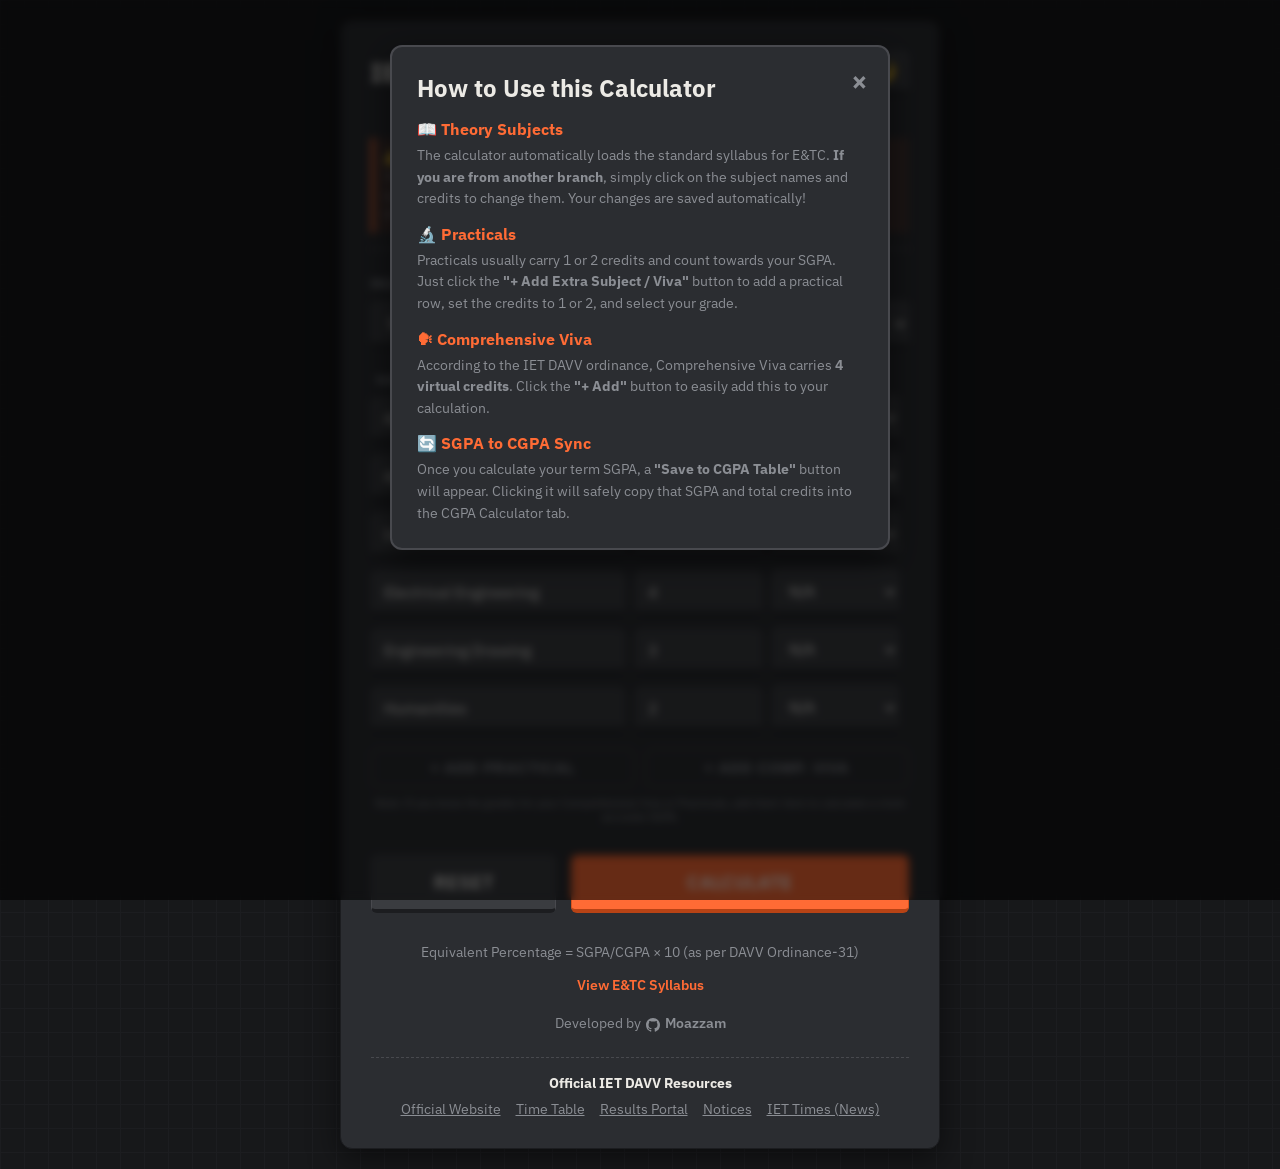
==== commit d5d2fd87: "style: Simplify developer credit to subtle inline text" ====
--- a/index.html
+++ b/index.html
@@ -175,11 +175,10 @@
                 <a href="syllabus.html" style="color: var(--primary); text-decoration: none; font-weight: 600; margin: 0 10px;">View E&TC Syllabus</a>
             </div>
             
-            <div style="margin-top: 25px; padding: 15px; background: var(--panel-bg); border-radius: 8px; border: 1px solid var(--key-border);">
-                <p style="font-size: 0.85rem; color: var(--text-muted); margin-bottom: 8px;">Developed with <span style="color: #ef4444;">♥</span> by</p>
-                <a href="https://github.com/moazzam-007" target="_blank" style="display: inline-flex; align-items: center; gap: 8px; text-decoration: none; color: var(--text-main); font-weight: 600; padding: 5px 12px; border: 1px solid var(--key-border); border-radius: 20px; background: var(--bg-dark); transition: border-color 0.2s;">
-                    <svg height="16" viewBox="0 0 16 16" width="16" fill="currentColor"><path d="M8 0c4.42 0 8 3.58 8 8a8.013 8.013 0 0 1-5.45 7.59c-.4.08-.55-.17-.55-.38 0-.27.01-1.13.01-2.2 0-.75-.25-1.23-.54-1.48 1.78-.2 3.65-.88 3.65-3.95 0-.88-.31-1.59-.82-2.15.08-.2.36-1.02-.08-2.12 0 0-.67-.22-2.2.82-.64-.18-1.32-.27-2-.27-.68 0-1.36.09-2 .27-1.53-1.03-2.2-.82-2.2-.82-.44 1.1-.16 1.92-.08 2.12-.51.56-.82 1.28-.82 2.15 0 3.06 1.86 3.75 3.64 3.95-.23.2-.44.55-.51 1.07-.46.21-1.61.55-2.33-.66-.15-.24-.6-.83-1.23-.82-.67.01-.27.38.01.53.34.19.73.9.82 1.13.16.45.68 1.31 2.69.94 0 .67.01 1.3.01 1.49 0 .21-.15.45-.55.38A7.995 7.995 0 0 1 0 8c0-4.42 3.58-8 8-8Z"></path></svg>
-                    Moazzam
+            <div style="margin-top: 20px; font-size: 0.85rem; color: var(--text-muted);">
+                <span>Developed by </span>
+                <a href="https://github.com/moazzam-007" target="_blank" style="color: var(--text-muted); text-decoration: none; font-weight: 600; transition: color 0.2s;" onmouseover="this.style.color='var(--text-main)'" onmouseout="this.style.color='var(--text-muted)'">
+                    <svg height="14" viewBox="0 0 16 16" width="14" fill="currentColor" style="vertical-align: text-bottom; margin: 0 2px;"><path d="M8 0c4.42 0 8 3.58 8 8a8.013 8.013 0 0 1-5.45 7.59c-.4.08-.55-.17-.55-.38 0-.27.01-1.13.01-2.2 0-.75-.25-1.23-.54-1.48 1.78-.2 3.65-.88 3.65-3.95 0-.88-.31-1.59-.82-2.15.08-.2.36-1.02-.08-2.12 0 0-.67-.22-2.2.82-.64-.18-1.32-.27-2-.27-.68 0-1.36.09-2 .27-1.53-1.03-2.2-.82-2.2-.82-.44 1.1-.16 1.92-.08 2.12-.51.56-.82 1.28-.82 2.15 0 3.06 1.86 3.75 3.64 3.95-.23.2-.44.55-.51 1.07-.46.21-1.61.55-2.33-.66-.15-.24-.6-.83-1.23-.82-.67.01-.27.38.01.53.34.19.73.9.82 1.13.16.45.68 1.31 2.69.94 0 .67.01 1.3.01 1.49 0 .21-.15.45-.55.38A7.995 7.995 0 0 1 0 8c0-4.42 3.58-8 8-8Z"></path></svg> Moazzam
                 </a>
             </div>
 
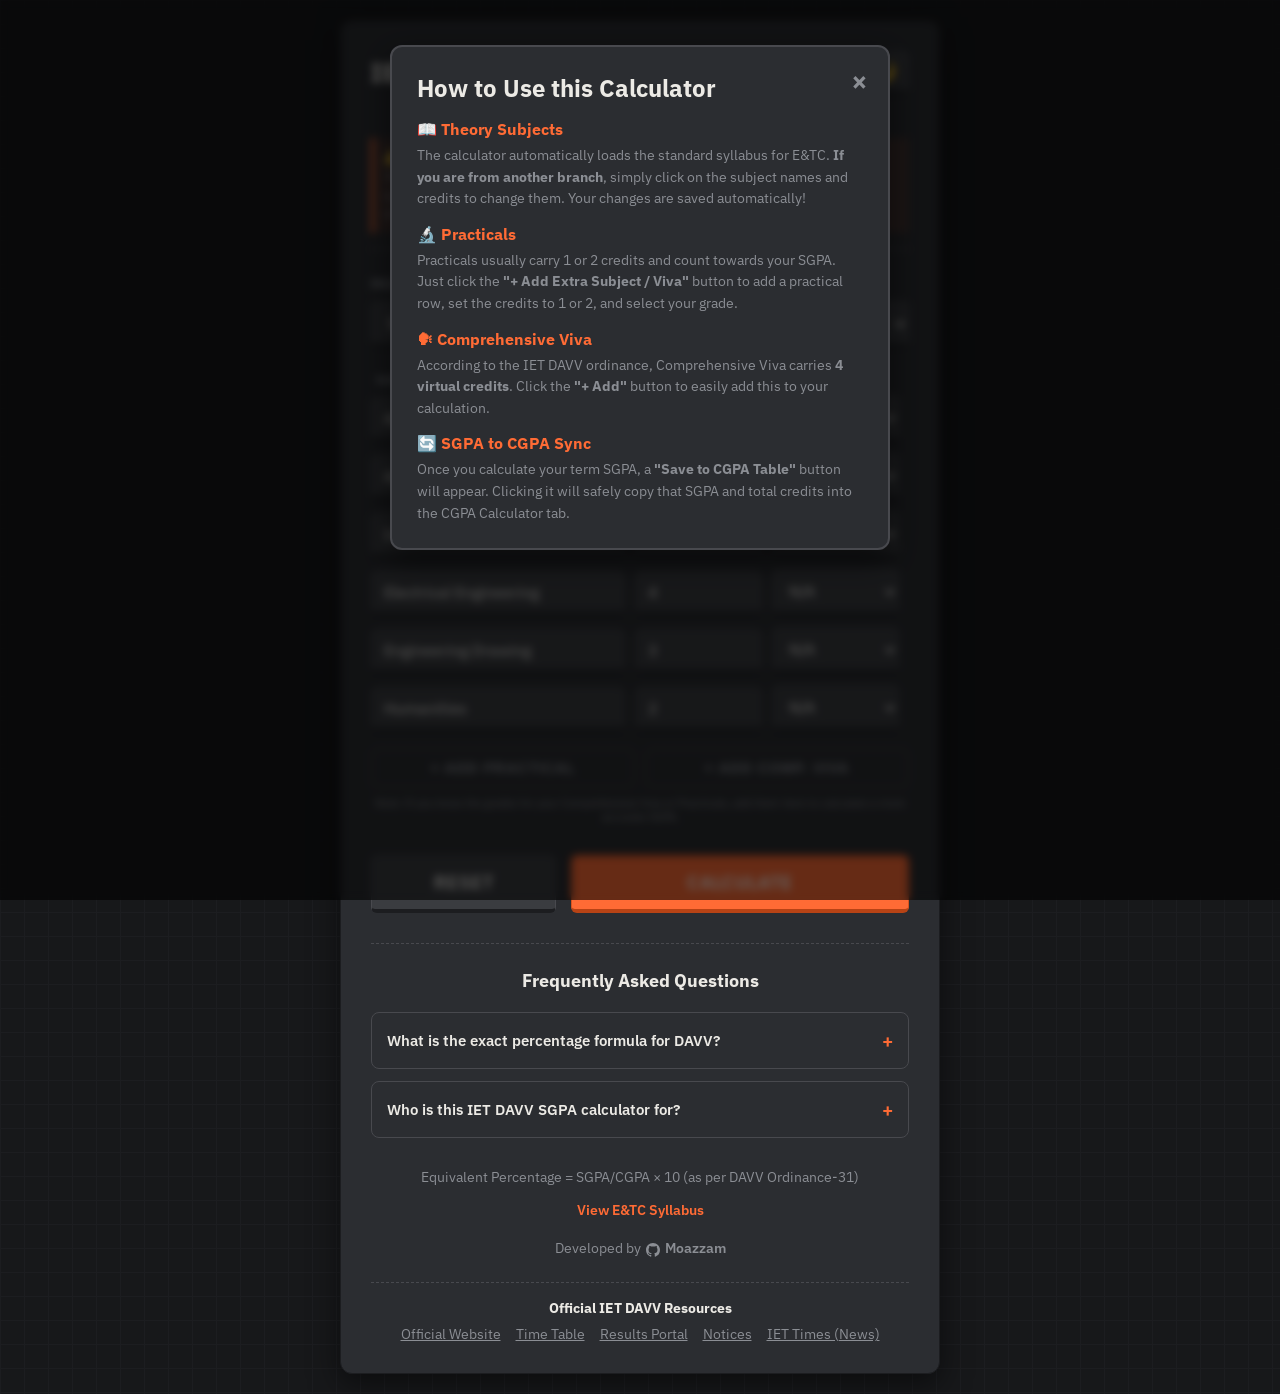
==== commit 23a45cf9: "fix: Move FAQ section outside hidden result box so it is visible on load" ====
--- a/index.html
+++ b/index.html
@@ -20,7 +20,27 @@
     <meta property="og:type" content="website">
     <meta property="og:url" content="https://moazzam-007.github.io/iet-davv-cgpa-calculator/">
     <meta property="og:image" content="https://moazzam-007.github.io/iet-davv-cgpa-calculator/og-image.png">
+    <meta property="og:image:width" content="1200">
+    <meta property="og:image:height" content="630">
     <meta name="twitter:card" content="summary_large_image">
+    <meta name="twitter:title" content="IET DAVV CGPA & SGPA Calculator">
+    <meta name="twitter:description" content="Free, accurate CGPA/SGPA calculator for IET DAVV students — uses the correct official Ordinance-31 formula.">
+    <meta name="twitter:image" content="https://moazzam-007.github.io/iet-davv-cgpa-calculator/og-image.png">
+
+    <script type="application/ld+json">
+    {
+      "@context": "https://schema.org",
+      "@type": "WebApplication",
+      "name": "IET DAVV CGPA & SGPA Calculator",
+      "url": "https://moazzam-007.github.io/iet-davv-cgpa-calculator/",
+      "applicationCategory": "EducationalApplication",
+      "operatingSystem": "All",
+      "offers": {
+        "@type": "Offer",
+        "price": "0"
+      }
+    }
+    </script>
 
     <script type="application/ld+json">
     {
@@ -142,6 +162,7 @@
             <br>
             <button id="save-cgpa-btn" class="save-cgpa-btn" style="display: none;">Save to CGPA Table</button>
 
+            <!-- Target CGPA Planner -->
             <div id="target-planner-section" style="display: none; margin-top: 20px; border-top: 1px solid var(--key-border); padding-top: 15px; text-align: left;">
                 <label style="font-size: 0.85rem; color: var(--text-muted); font-weight: 600;">Target CGPA Planner (Optional)</label>
                 <div style="display: flex; gap: 10px; margin-top: 8px;">
@@ -150,21 +171,21 @@
                 </div>
                 <p id="target-sgpa-result" style="display: none; color: var(--primary); font-size: 0.9rem; margin-top: 10px; font-weight: 600;"></p>
             </div>
-
-            <!-- FAQ Section -->
-            <div class="faq-section">
-                <h2 class="faq-title">Frequently Asked Questions</h2>
-                <div class="faq-item">
-                    <button class="faq-question">What is the exact percentage formula for DAVV? <span class="faq-icon">+</span></button>
-                    <div class="faq-answer">
-                        <p>The exact formula is <strong>Percentage = CGPA × 10</strong> (as per the official DAVV Ordinance-31, Section 23). It is <strong>NOT</strong> <em>(CGPA - 0.5) × 10</em> which is often used by other generic calculators. Our calculator uses the official and correct IET DAVV formula.</p>
-                    </div>
-                </div>
-                <div class="faq-item">
-                    <button class="faq-question">Who is this IET DAVV SGPA calculator for? <span class="faq-icon">+</span></button>
-                    <div class="faq-answer">
-                        <p>This free E&TC CGPA calculator is designed specifically for students of Institute of Engineering and Technology, DAVV Indore. It supports practicals, comprehensive viva, and automatic division calculation.</p>
-                    </div>
+        </div>
+
+        <!-- FAQ Section -->
+        <div class="faq-section">
+            <h2 class="faq-title">Frequently Asked Questions</h2>
+            <div class="faq-item">
+                <button class="faq-question">What is the exact percentage formula for DAVV? <span class="faq-icon">+</span></button>
+                <div class="faq-answer">
+                    <p>The exact formula is <strong>Percentage = CGPA × 10</strong> (as per the official DAVV Ordinance-31, Section 23). It is <strong>NOT</strong> <em>(CGPA - 0.5) × 10</em> which is often used by other generic calculators. Our calculator uses the official and correct IET DAVV formula.</p>
+                </div>
+            </div>
+            <div class="faq-item">
+                <button class="faq-question">Who is this IET DAVV SGPA calculator for? <span class="faq-icon">+</span></button>
+                <div class="faq-answer">
+                    <p>This free E&TC CGPA calculator is designed specifically for students of Institute of Engineering and Technology, DAVV Indore. It supports practicals, comprehensive viva, and automatic division calculation.</p>
                 </div>
             </div>
         </div>
--- a/style.css
+++ b/style.css
@@ -389,8 +389,8 @@
         min-height: 44px;
     }
     .theme-btn {
-        min-width: 44px;
-        min-height: 44px;
+        padding: 6px 10px;
+        font-size: 1rem;
     }
     
     .mobile-input-wrap label {
